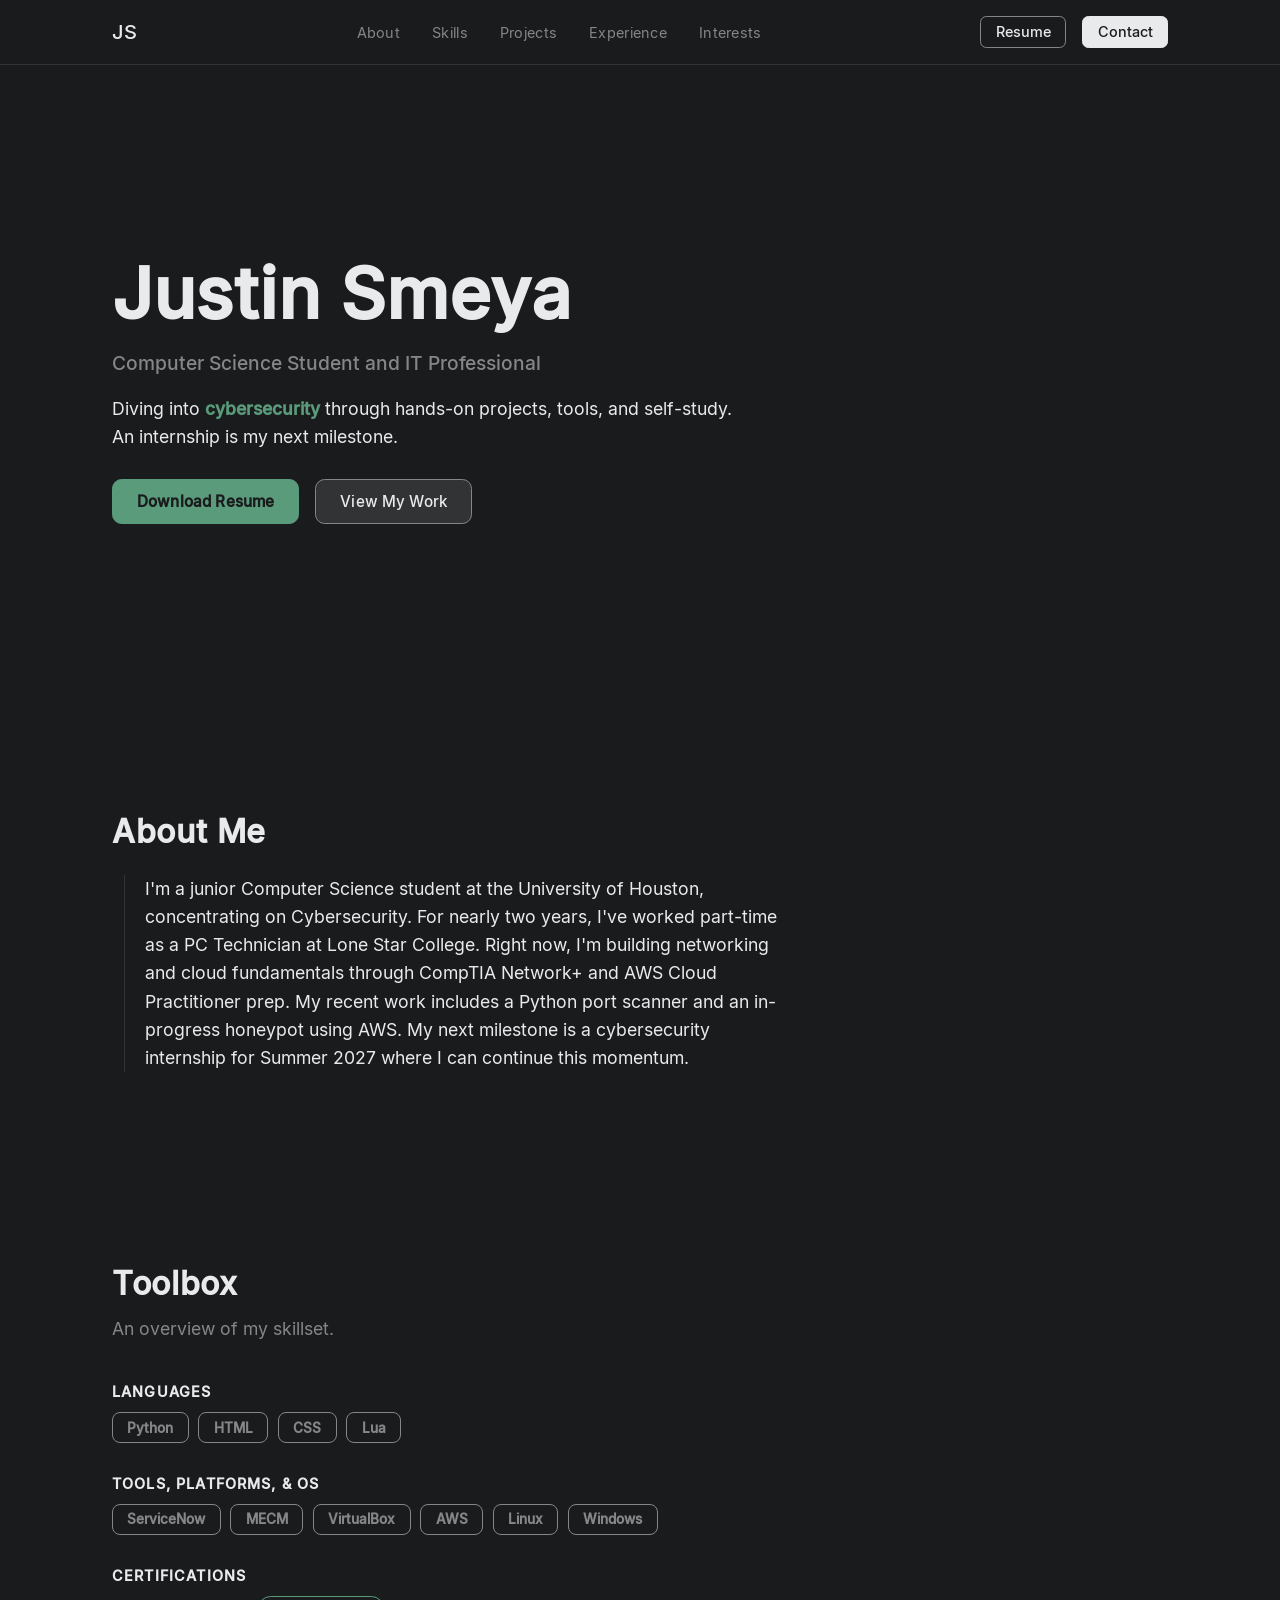
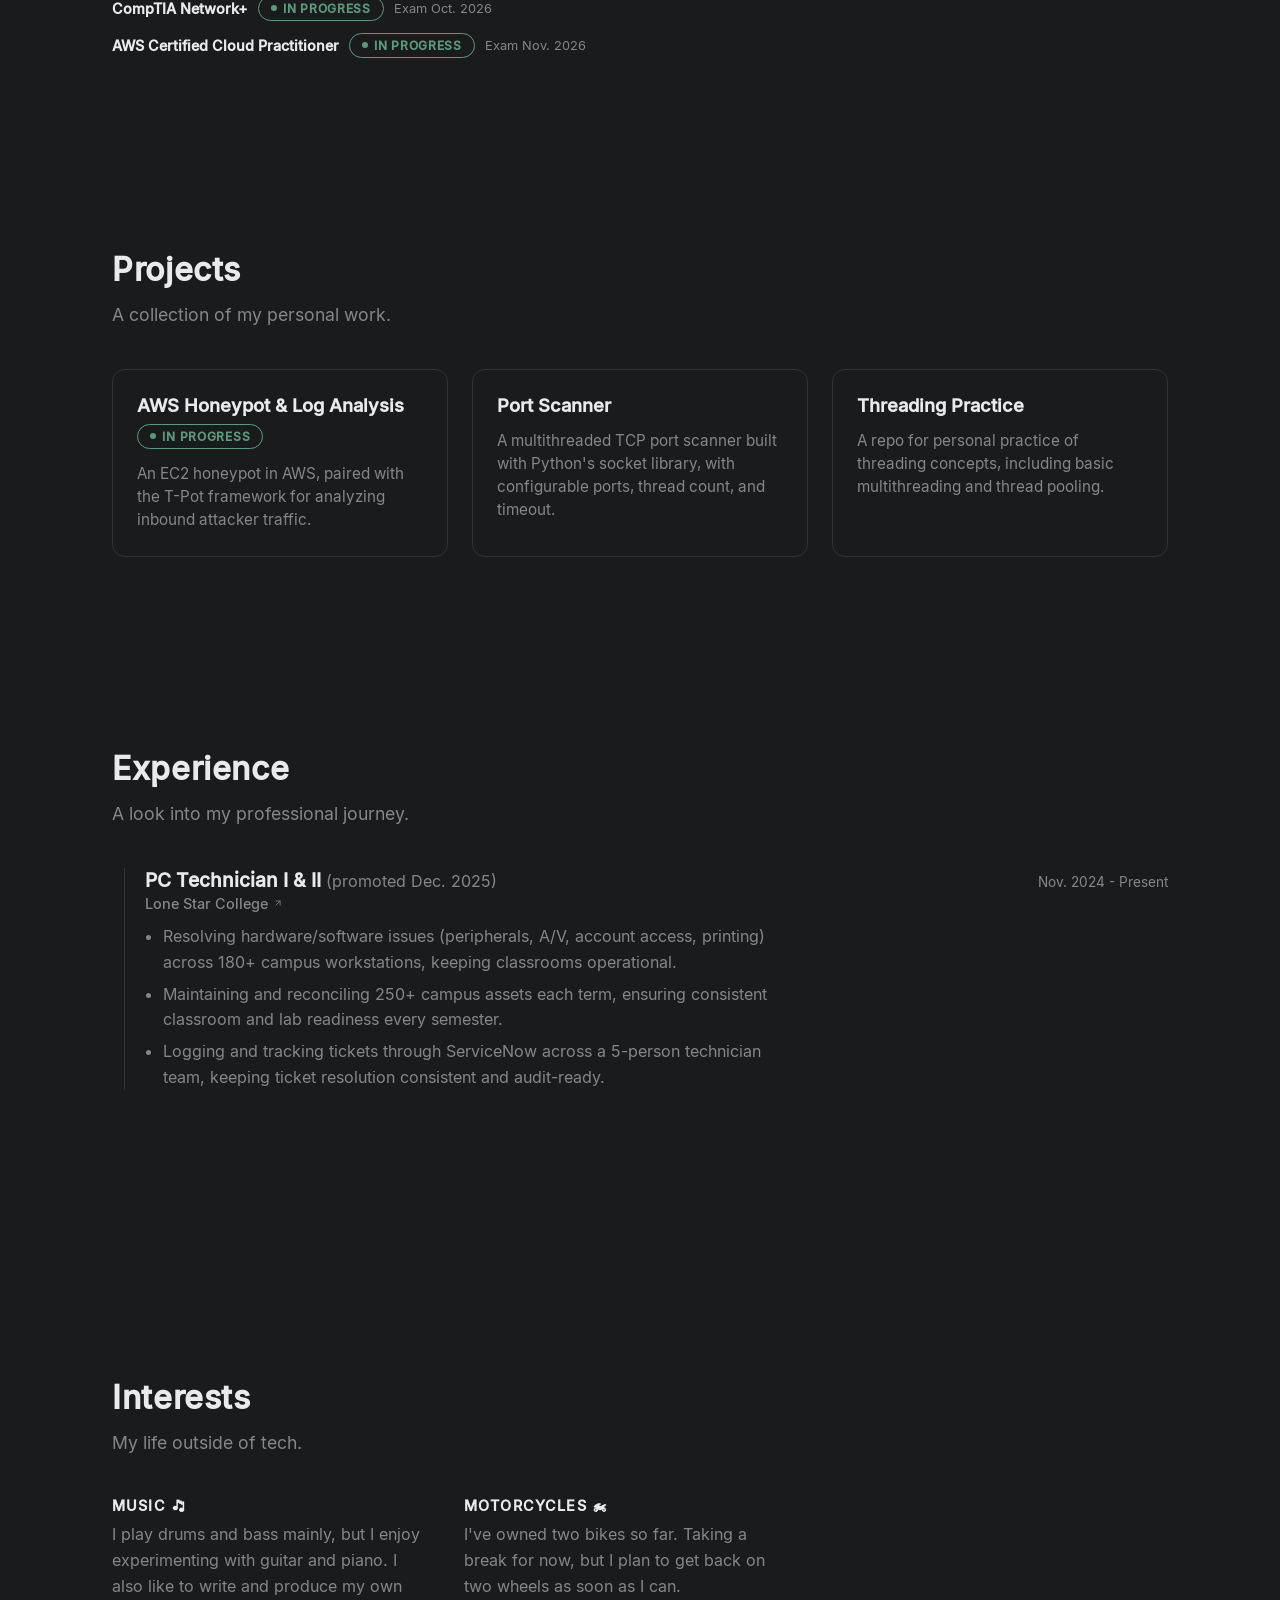
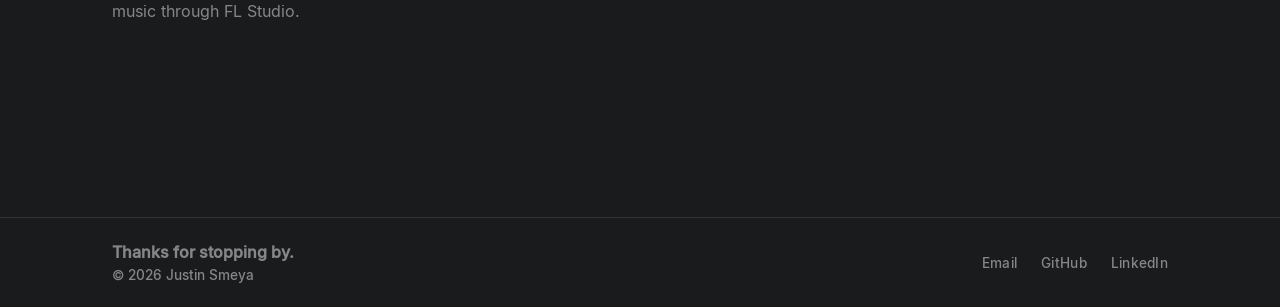
==== index.html @ 1f09362e "reworked multiple sections" ====
<!DOCTYPE html>
<html lang="en">
<head>
    <meta charset="UTF-8">
    <meta name="viewport" content="width=device-width, initial-scale=1.0">
    <title>Justin Smeya</title>
    <link rel="stylesheet" href="styles.css">
</head>

<body>
    <a class="skip-link" href="#main">Skip to content</a>

    <header class="site-header">
        <div class="container header-inner">
            <a href="#home" class="logo" aria-label="Justin Smeya, home">JS</a>

            <nav class="site-nav" aria-label="Section">
                <ul>
                    <li><a href="#about">About</a></li>
                    <li><a href="#skills">Skills</a></li>
                    <li><a href="#projects">Projects</a></li>
                    <li><a href="#experience">Experience</a></li>
                    <li><a href="#interests">Interests</a></li>
                </ul>
            </nav>

            <div class="header-actions">
                <a href="" class="btn btn-outline" download>Resume</a>
                <a href="mailto:justinsmeya@gmail.com" class="btn btn-contact">Contact</a>
            </div>
        </div>
    </header>

    <main id="main">
        <section id="home" class="hero">
            <div class="container hero-inner">
                <h1 class="name">Justin Smeya</h1>
                <h2 class="intro">Computer Science Student and IT Professional</h2>
                <p class="lead">
                    Diving into <span>cybersecurity</span> through hands-on projects, tools, and self-study.
                    <br>
                    An internship is my next milestone.
                </p>
                <div class="hero-cta">
                    <a href="" class="btn-cta btn-cta-primary" download>Download Resume</a>
                    <a href="#projects" class="btn-cta btn-cta-secondary">View My Work</a>
                </div>
            </div>
        </section>

        <section id="about" class="about">
            <div class="container">
                <h2 class="section-title">About Me</h2>
                <p class="about-bio">
                    I'm a junior Computer Science student at the University of Houston, concentrating on Cybersecurity.
                    For nearly two years, I've worked part-time as a PC Technician at Lone Star College.
                    Right now, I'm building networking and cloud fundamentals through CompTIA Network+ and AWS Cloud Practitioner prep.
                    My recent work includes a Python port scanner and an in-progress honeypot using AWS.
                    My next milestone is a cybersecurity internship for Summer 2027 where I can continue this momentum.
                </p>
            </div>
        </section>

        <section id="skills" class="toolbox">
            <div class="container">
                <h2 class="section-title">Toolbox</h2>
                <p class="section-description">An overview of my skillset.</p>

                <div class="stack-group">
                    <h3 class="stack-category">Languages</h3>
                    <ul class="stack-cards">
                        <li class="stack-card">Python</li>
                        <li class="stack-card">HTML</li>
                        <li class="stack-card">CSS</li>
                        <li class="stack-card">Lua</li>
                    </ul>
                </div>

                <div class="stack-group">
                    <h3 class="stack-category">Tools, Platforms, &amp; OS</h3>
                    <ul class="stack-cards">
                        <li class="stack-card">ServiceNow</li>
                        <li class="stack-card">MECM</li>
                        <li class="stack-card">VirtualBox</li>
                        <li class="stack-card">AWS</li>
                        <li class="stack-card">Linux</li>
                        <li class="stack-card">Windows</li>
                    </ul>
                </div>

                <div class="stack-group">
                    <h3 class="stack-category">Certifications</h3>
                    <ul class="cert-list">
                        <li class="cert-item">
                            <span class="cert-name">CompTIA Network+</span>
                            <span class="status-badge">In Progress</span>
                            <span class="cert-date">Exam Oct. 2026</span>
                        </li>
                        <li class="cert-item">
                            <span class="cert-name">AWS Certified Cloud Practitioner</span>
                            <span class="status-badge">In Progress</span>
                            <span class="cert-date">Exam Nov. 2026</span>
                        </li>
                    </ul>
                </div>
            </div>
        </section>

        
        <section id="projects" class="projects">
            <div class="container">
                <h2 class="section-title">Projects</h2>
                <p class="section-description">A collection of my personal work.</p>

                <div class="projects-grid">
                    <a href="https://github.com/jsmeya/aws-honeypot" target="_blank" rel="noopener" class="project-card">
                        <div class="project-card-header">
                            <h3 class="project-card-title">AWS Honeypot &amp; Log Analysis</h3>
                            <span class="status-badge">In Progress</span>
                        </div>
                        <p class="project-card-desc">An EC2 honeypot in AWS, paired with the T-Pot framework for analyzing inbound attacker traffic.</p>
                    </a>

                    <a href="https://github.com/jsmeya/port-scanner" target="_blank" rel="noopener" class="project-card">
                        <div class="project-card-header">
                            <h3 class="project-card-title">Port Scanner</h3>
                        </div>
                        <p class="project-card-desc">A multithreaded TCP port scanner built with Python's socket library, with configurable ports, thread count, and timeout.</p>
                    </a>

                    <a href="https://github.com/jsmeya/threading-practice" target="_blank" rel="noopener" class="project-card">
                        <div class="project-card-header">
                            <h3 class="project-card-title">Threading Practice</h3>
                        </div>
                        <p class="project-card-desc">A repo for personal practice of threading concepts, including basic multithreading and thread pooling.</p>
                    </a>
                </div>
            </div>
        </section>

        <section id="experience" class="experience">
            <div class="container">
                <h2 class="section-title">Experience</h2>
                <p class="section-description">A look into my professional journey.</p>

                <div class="experience-list">
                    <div class="experience-item">
                        <div class="experience-header">
                            <div class="experience-title-group">
                                <h3 class="experience-role">PC Technician I &amp; II <span>(promoted Dec. 2025)</span></h3>
                                <a href="https://www.lonestar.edu/" target="_blank" rel="noopener" class="experience-company">
                                    Lone Star College
                                    <svg class="experience-company-icon" xmlns="http://www.w3.org/2000/svg" viewBox="0 0 24 24" fill="none" stroke="currentColor" stroke-width="2" stroke-linecap="round" stroke-linejoin="round" aria-hidden="true">
                                        <line x1="7" y1="17" x2="17" y2="7"></line>
                                        <polyline points="7 7 17 7 17 17"></polyline>
                                    </svg>
                                </a>
                            </div>
                            <span class="experience-dates">Nov. 2024 - Present</span>
                        </div>
                        <ul class="experience-details">
                            <li>Resolving hardware/software issues (peripherals, A/V, account access, printing) across 180+ campus workstations, keeping classrooms operational.</li>
                            <li>Maintaining and reconciling 250+ campus assets each term, ensuring consistent classroom and lab readiness every semester.</li>
                            <li>Logging and tracking tickets through ServiceNow across a 5-person technician team, keeping ticket resolution consistent and audit-ready.</li>
                        </ul>
                    </div>
                </div>
            </div>
        </section>

        <section id="interests" class="interests">
            <div class="container">
                <h2 class="section-title">Interests</h2>
                <p class="section-description">My life outside of tech.</p>
                <div class="interests-grid">
                    <div class="interest">
                        <h3 class="interest-label">Music 🎝</h3>
                        <p class="interest-text">I play drums and bass mainly, but I enjoy experimenting with guitar and piano. I also like to write and produce my own music through FL Studio.</p>
                    </div>
                    <div class="interest">
                        <h3 class="interest-label">Motorcycles 🏍</h3>
                        <p class="interest-text">I've owned two bikes so far. Taking a break for now, but I plan to get back on two wheels as soon as I can.</p>
                    </div>
                </div>
            </div>
        </section>
    </main>

    <footer class="site-footer">
        <div class="container footer-inner">
            <div class="footer-text">
                <p class="footer-tagline">Thanks for stopping by.</p>
                <p class="footer-copy">&copy; 2026 Justin Smeya</p>
            </div>
            <div class="footer-links">
                <a href="mailto:justinsmeya@gmail.com">Email</a>
                <a href="https://github.com/jsmeya" target="_blank" rel="noopener">GitHub</a>
                <a href="https://www.linkedin.com/in/justin-smeya/" target="_blank" rel="noopener">LinkedIn</a>
            </div>
        </div>
    </footer>

    <script src="script.js"></script>
</body>
</html>
---- styles.css ----
@font-face {
    font-family: "Inter";
    src: url("assets/fonts/Inter/Inter-Regular.woff2") format("woff2");
    font-weight: 400;
    font-style: normal;
    font-display: swap;
}

@font-face {
    font-family: "Inter";
    src: url("assets/fonts/Inter/Inter-Medium.woff2") format("woff2");
    font-weight: 500;
    font-style: normal;
    font-display: swap;
}

:root {
    --color-base: rgb(26, 27, 28);
    --color-light: #e8eaec;
    --color-mid: rgb(132, 134, 136);
    --color-accent: rgb(90, 155, 124);
    
    --color-darker: rgb(26, 27, 28);
    --color-midder: rgb(50, 51, 52);
    --color-accent-lighter: rgb(122, 187, 156);

    --page-space: 1.25rem; /* For mobile */
    --space-section: 8rem;

    --font-sans: "Inter", sans-serif;
}

/* Tablet */
@media (min-width: 768px) {
    :root {
        --page-space: 2rem;
        --space-section: 10rem;
    }
}

/* Desktop */
@media (min-width: 1200px) {
    :root {
        --page-space: 3rem;
        --space-section: 12rem;
    }
}

*,
*::before,
*::after {
    box-sizing: border-box;
}

html {
    scroll-behavior: smooth;
}

body {
    margin: 0;
    font-family: var(--font-sans);
    color: var(--color-light);
    background-color: var(--color-base);
}

h1,
h2,
h3,
h4,
h5,
h6 {
    font-weight: 700;
}

a:focus-visible,
button:focus-visible {
    outline: 2px solid var(--color-accent);
    outline-offset: 2px;
}

.container {
    width: 100%;
    max-width: 72rem;
    margin-inline: auto;
    padding-inline: var(--page-space);
}

.skip-link {
    position: absolute;
    top: -3rem;
    left: 1rem;
    z-index: 100;
    padding: 0.5rem 1rem;
    background-color: var(--color-accent);
    color: var(--color-base);
    text-decoration: none;
}

.skip-link:focus-visible {
    top: 1rem;
}

.site-header {
    position: sticky;
    top: 0;
    z-index: 100;
    padding-block: 1rem;
    background-color: var(--color-base);
    /* backdrop-filter: blur(24px); */
    /* -webkit-backdrop-filter: blur(24px); */
    border-bottom: 1px solid var(--color-midder);
}

.header-inner {
    display: flex;
    align-items: center;
    justify-content: space-between;
    gap: 1.5rem;
}

.logo {
    font-size: 1.25rem;
    font-weight: 500;
    color: var(--color-light);
    text-decoration: none;
    letter-spacing: 0.02em;
    transition: color 0.2s ease, transform 0.2s ease;
}

.logo:hover {
    color: var(--color-accent);
    transform: translateY(-2px);
}

.site-nav ul {
    display: flex;
    gap: 2rem;
    margin: 0;
    padding: 0;
    list-style: none;
}

.site-nav a {
    color: var(--color-mid);
    text-decoration: none;
    font-size: 0.9rem;
    padding-bottom: 0.25rem;
    letter-spacing: 0.02em;
    transition: color 0.2s ease;
}

.site-nav a:hover,
.site-nav a.is-active {
    color: var(--color-light);
}

.header-actions {
    display: flex;
    align-items: center;
    gap: 1rem;
}

.btn {
    display: inline-block;
    padding: 0.4rem 0.9rem;
    border-radius: 0.4rem;
    font-size: 0.9rem;
    font-weight: 500;
    text-decoration: none;
    transition: background-color 0.2s ease, border-color 0.2s ease, transform 0.2s ease;
}

.btn-outline {
    border: 1px solid var(--color-mid);
    color: var(--color-light);
}

.btn-outline:hover {
    background-color: var(--color-darker);
    transform: translateY(-2px);
}

.btn-contact {
    color: var(--color-base);
    background-color: var(--color-light);
    border: 1px solid var(--color-light);
    font-size: 0.9rem;
}

.btn-contact:hover {
    background-color: var(--color-mid);
        border: 1px solid var(--color-mid);
    transform: translateY(-2px);
}

.hero-cta {
    display: flex;
    flex-wrap: wrap;
    gap: 1rem;
    margin-top: 0.5rem;
}

.btn-cta {
    display: inline-flex;
    align-items: center;
    justify-content: center;
    padding: 0.75rem 1.5rem;
    border-radius: 0.6rem;
    font-size: 0.95rem;
    font-weight: 500;
    letter-spacing: 0.01em;
    text-decoration: none;
    transition: background-color 0.2s ease, border-color 0.2s ease, transform 0.2s ease;
}

.btn-cta-primary {
    background-color: var(--color-accent);
    border: 1px solid var(--color-accent);
    color: var(--color-base);
    font-weight: 600;
}

.btn-cta-primary:hover {
    border-color: var(--color-accent);
    background-color: var(--color-accent-lighter);
    /* color: var(--color-light); */
    transform: translateY(-2px);
}

.btn-cta-secondary {
    background-color: var(--color-midder);
    border: 1px solid var(--color-mid);
    color: var(--color-light);
}

.btn-cta-secondary:hover {
    background-color: var(--color-darker);
    transform: translateY(-2px);
}

.hero {
    display: flex;
    align-items: flex-start;
    padding-block: var(--space-section);
}

.hero-inner {
    display: flex;
    flex-direction: column;
    gap: 1.25rem;
}

.name {
    margin: 0;
    font-size: clamp(2.75rem, 8vw, 4.4rem);
    line-height: 1.05;
    letter-spacing: 0.01em;
}

.intro {
    margin: 0;
    font-weight: 500;
    font-size: 1.2rem;
    color: var(--color-mid);
}

.lead {
    margin: 0;
    max-width: 42rem;
    font-size: 1.1rem;
    line-height: 1.6;
}

.lead span {
    color: var(--color-accent);
    font-weight: 600;
}

.section-title {
    font-weight: 700;
    font-size: 2em;
    letter-spacing: 0.02em;
}

.about {
    padding-block: calc(var(--space-section) / 2);
}

.about h2 {
    margin: 0 0 1.5rem;
}

.about-bio {
    margin: 0;
    max-width: 60ch;
    padding-left: 1.25rem;
    margin-left: 0.75rem;
    border-left: 1px solid var(--color-midder);
    font-size: 1.1rem;
    line-height: 1.6;
    transition: border-color 0.2s ease;
}

.about-bio:hover {
    border-left-color: var(--color-accent);
}

.toolbox {
    padding-block: calc(var(--space-section) / 2);
}

.toolbox h2 {
    margin: 0 0 0.75rem;
}

.section-description {
    margin: 0 0 2.5rem;
    max-width: 42rem;
    font-size: 1.1rem;
    line-height: 1.6;
    color: var(--color-mid);
}

.stack-group + .stack-group {
    margin-top: 2rem;
}

.stack-category {
    margin: 0 0 0.75rem;
    font-family: var(--font-sans);
    font-size: 0.9rem;
    font-weight: 600;
    letter-spacing: 0.08em;
    text-transform: uppercase;
    color: var(--color-light);
}

.stack-cards {
    display: flex;
    flex-wrap: wrap;
    gap: 0.6rem;
    margin: 0;
    padding: 0;
    list-style: none;
}

.stack-card {
    padding: 0.4rem 0.9rem;
    border: 1px solid var(--color-mid);
    border-radius: 0.5rem;
    background-color: var(--color-darker);
    color: var(--color-mid);
    font-size: 0.85rem;
    font-weight: 600;
    transition: border-color 0.2s ease, transform 0.2s ease, color 0.2s ease;
}

.stack-card:hover {
    border-color: var(--color-accent);
    color: var(--color-accent);
    transform: translateY(-2px);
}

.cert-list {
    margin: 0;
    padding: 0;
    list-style: none;
    display: flex;
    flex-direction: column;
    gap: 0.75rem;
}

.cert-item {
    display: flex;
    flex-wrap: wrap;
    align-items: center;
    gap: 0.6rem;
}

.cert-name {
    font-size: 0.9rem;
    font-weight: 600;
    color: var(--color-light);
}

.cert-date {
    font-size: 0.8rem;
    color: var(--color-mid);
}

.projects {
    padding-block: calc(var(--space-section) / 2);
}

.projects h2 {
    margin: 0 0 0.75rem;
}

.status-badge {
    display: inline-flex;
    align-items: center;
    gap: 0.4rem;
    padding: 0.25rem 0.75rem;
    border: 1px solid var(--color-accent);
    border-radius: 999px;
    color: var(--color-accent);
    font-size: 0.75rem;
    font-weight: 700;
    letter-spacing: 0.06em;
    text-transform: uppercase;
    white-space: nowrap;
}

.status-badge::before {
    content: "";
    width: 6px;
    height: 6px;
    border-radius: 50%;
    background-color: var(--color-accent);
}

.projects-grid {
    display: grid;
    grid-template-columns: repeat(auto-fill, minmax(280px, 1fr));
    gap: 1.5rem;
    margin-top: 2.5rem;
}

.project-card {
    display: flex;
    flex-direction: column;
    gap: 0.9rem;
    padding: 1.5rem;
    border: 1px solid var(--color-midder);
    border-radius: 0.8rem;
    background-color: var(--color-darker);
    color: inherit;
    text-decoration: none;
    transition: border-color 0.2s ease, transform 0.2s ease;
}

.project-card:hover {
    border-color: var(--color-accent);
    transform: translateY(-2px);
}

.project-card-header {
    display: flex;
    flex-direction: column;
    align-items: flex-start;
    gap: 0.5rem;
}

.project-card-title {
    margin: 0;
    font-size: 1.15rem;
    font-weight: 600;
    color: var(--color-light);
}

.project-card-desc {
    margin: 0;
    font-size: 0.95rem;
    line-height: 1.5;
    color: var(--color-mid);
}

.experience {
    padding-block: calc(var(--space-section) / 2);
}

.experience h2 {
    margin: 0 0 0.75rem;
}

.experience-list {
    display: flex;
    flex-direction: column;
    gap: 2.5rem;
    margin-top: 2.5rem;
}

.experience-item {
    padding-left: 1.25rem;
    margin-left: 0.75rem;
    border-left: 1px solid var(--color-midder);
    transition: border-color 0.2s ease;
}

.experience-item:hover {
    border-left-color: var(--color-accent);
}

.experience-header {
    display: flex;
    flex-wrap: wrap;
    align-items: baseline;
    justify-content: space-between;
    gap: 0.5rem;
    margin-bottom: 0.75rem;
}

.experience-title-group {
    display: flex;
    flex-direction: column;
    gap: 0.2rem;
}

.experience-role {
    margin: 0;
    font-size: 1.2rem;
    font-weight: 600;
    color: var(--color-light);
}

.experience-role span {
    color: var(--color-mid);
    font-weight: 400;
    font-size: 1rem;
}

.experience-company {
    display: inline-flex;
    align-items: center;
    gap: 0.3rem;
    width: fit-content;
    margin: 0;
    font-size: 0.9rem;
    font-weight: 500;
    color: var(--color-mid);
    text-decoration: none;
    transition: color 0.2s ease;
}

.experience-company:hover {
    color: var(--color-light);
}

.experience-company-icon {
    width: 0.7em;
    height: 0.7em;
    transition: transform 0.2s ease;
}

.experience-company:hover .experience-company-icon {
    transform: translate(2px, -2px);
}

.experience-dates {
    font-size: 0.85rem;
    color: var(--color-mid);
    white-space: nowrap;
}

.experience-details {
    margin: 0;
    padding-left: 1.1rem;
    display: flex;
    flex-direction: column;
    gap: 0.4rem;
    font-size: 1rem;
    line-height: 1.6;
    color: var(--color-mid);
    max-width: 65ch;
}

.interests {
    padding-block: var(--space-section);
}

.interests h2 {
    margin: 0 0 0.75rem;
}

.interests-grid {
    display: grid;
    grid-template-columns: repeat(auto-fit, minmax(220px, 1fr));
    gap: 2rem;
    max-width: 42rem;
}

.interest-label {
    margin: 0 0 0.5rem;
    font-family: var(--font-sans);
    font-size: 0.9rem;
    font-weight: 600;
    letter-spacing: 0.08em;
    text-transform: uppercase;
    color: var(--color-light);
}

.interest-text {
    margin: 0;
    font-size: 1rem;
    line-height: 1.6;
    color: var(--color-mid);
}

.site-footer {
    border-top: 1px solid var(--color-midder);
    padding-block: 1.5rem;
}

.footer-inner {
    display: flex;
    flex-wrap: wrap;
    align-items: center;
    justify-content: space-between;
    gap: 1rem;
}

.footer-text {
    display: flex;
    flex-direction: column;
    gap: 0.35rem;
}

.footer-tagline {
    margin: 0;
    font-size: 1rem;
    font-weight: 600;
    color: var(--color-mid);
}

.footer-copy {
    margin: 0;
    font-size: 0.85rem;
    color: var(--color-mid);
    font-weight: 500;
}

.footer-links {
    display: flex;
    align-items: center;
    gap: 1.5rem;
    font-weight: 500;
}

.footer-links a {
    color: var(--color-mid);
    text-decoration: none;
    font-size: 0.85rem;
    letter-spacing: 0.02em;
    transition: color 0.2s ease;
}

.footer-links a:hover {
    color: var(--color-light);
}
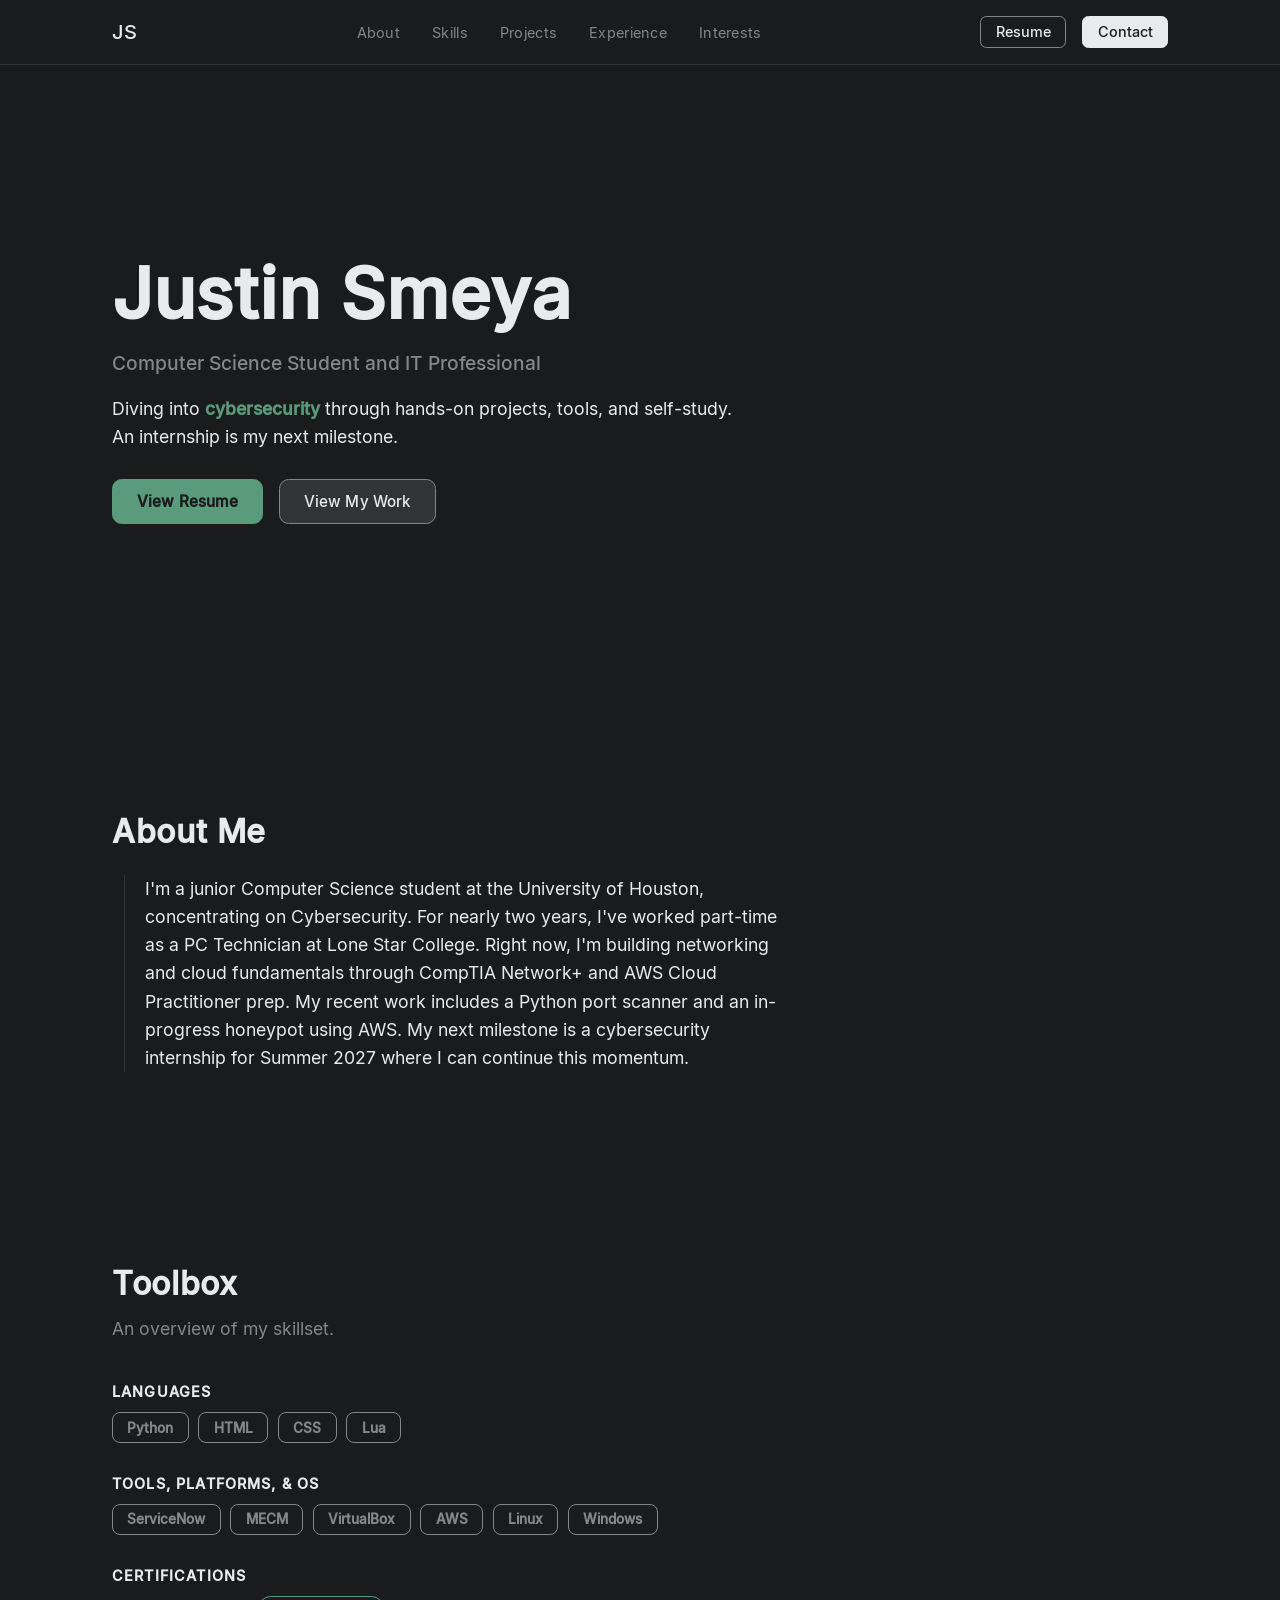
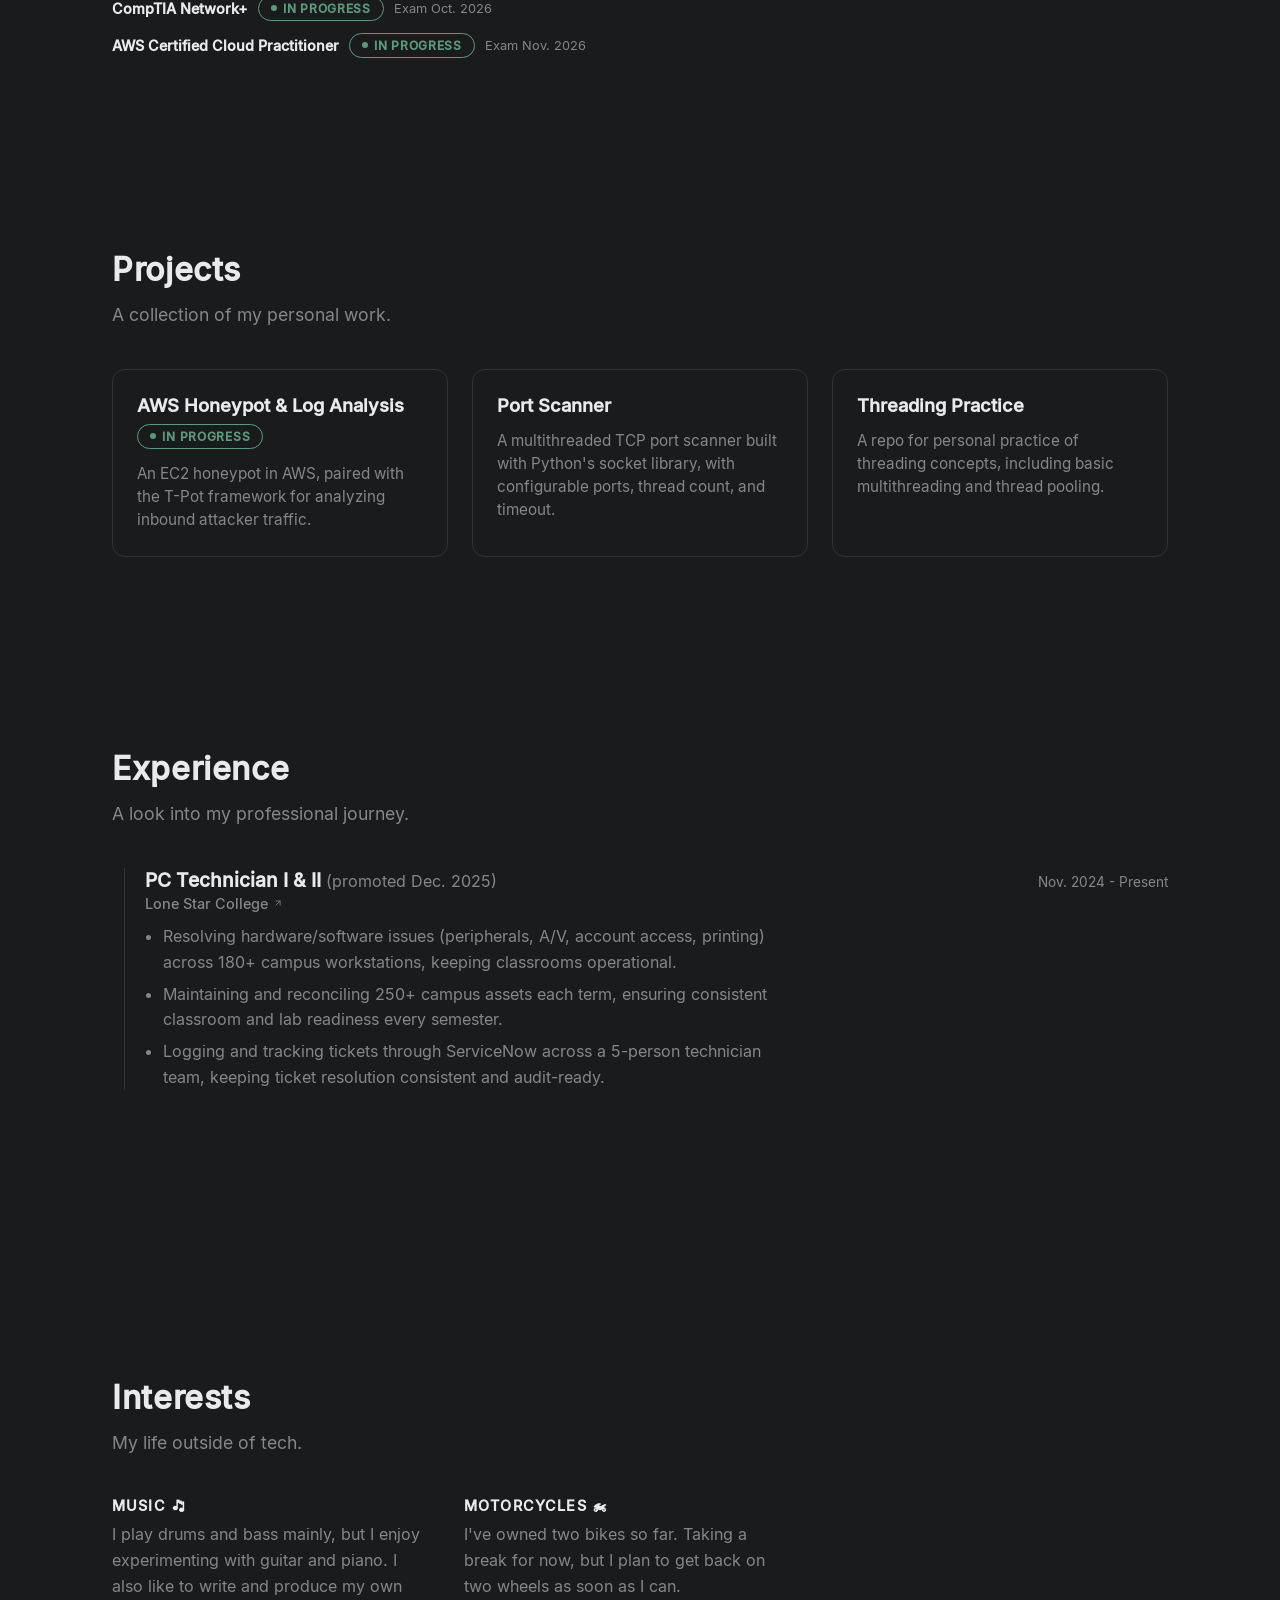
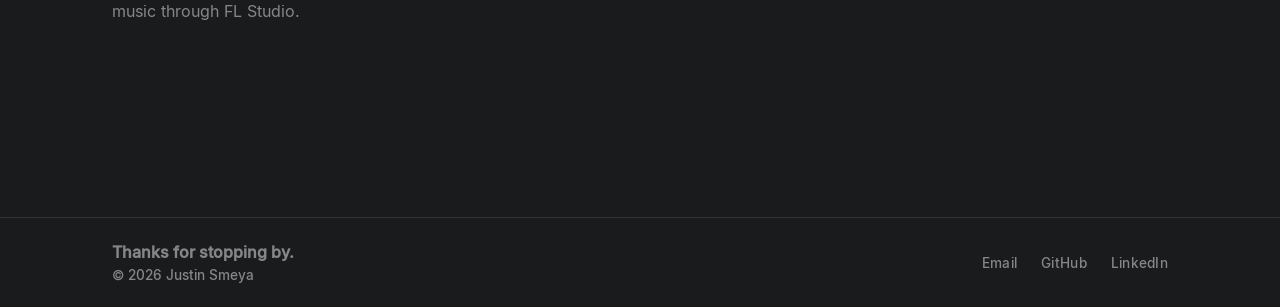
==== commit 7ee52558: "added full breakpoints and optimization" ====
--- a/index.html
+++ b/index.html
@@ -8,6 +8,15 @@
 </head>
 
 <body>
+    <div class="mobile-gate">
+        <span class="mobile-gate-logo">JS</span>
+        <p class="mobile-gate-message">
+            This site isn't optimized for small screens yet.
+            Sorry about that :(
+        </p>
+        <a class="mobile-gate-link" href="mailto:justinsmeya@gmail.com">justinsmeya@gmail.com</a>
+    </div>
+
     <a class="skip-link" href="#main">Skip to content</a>
 
     <header class="site-header">
@@ -25,7 +34,7 @@
             </nav>
 
             <div class="header-actions">
-                <a href="" class="btn btn-outline" download>Resume</a>
+                <a href="assets/justinsmeya_resume.pdf" class="btn btn-outline" target="_blank" rel="noopener">Resume</a>
                 <a href="mailto:justinsmeya@gmail.com" class="btn btn-contact">Contact</a>
             </div>
         </div>
@@ -42,7 +51,7 @@
                     An internship is my next milestone.
                 </p>
                 <div class="hero-cta">
-                    <a href="" class="btn-cta btn-cta-primary" download>Download Resume</a>
+                    <a href="assets/justinsmeya_resume.pdf" class="btn-cta btn-cta-primary" target="_blank" rel="noopener">View Resume</a>
                     <a href="#projects" class="btn-cta btn-cta-secondary">View My Work</a>
                 </div>
             </div>
--- a/styles.css
+++ b/styles.css
@@ -26,6 +26,7 @@
 
     --page-space: 1.25rem; /* For mobile */
     --space-section: 8rem;
+    --container-max: 72rem;
 
     --font-sans: "Inter", sans-serif;
 }
@@ -46,6 +47,14 @@
     }
 }
 
+/* Large desktop */
+@media (min-width: 1600px) {
+    :root {
+        --space-section: 14rem;
+        --container-max: 78rem;
+    }
+}
+
 *,
 *::before,
 *::after {
@@ -61,6 +70,7 @@
     font-family: var(--font-sans);
     color: var(--color-light);
     background-color: var(--color-base);
+    overflow-x: clip;
 }
 
 h1,
@@ -80,7 +90,7 @@
 
 .container {
     width: 100%;
-    max-width: 72rem;
+    max-width: var(--container-max);
     margin-inline: auto;
     padding-inline: var(--page-space);
 }
@@ -98,6 +108,32 @@
 
 .skip-link:focus-visible {
     top: 1rem;
+}
+
+.mobile-gate {
+    display: none;
+}
+
+.mobile-gate-logo {
+    font-size: 1.5rem;
+    font-weight: 500;
+    letter-spacing: 0.02em;
+    color: var(--color-light);
+}
+
+.mobile-gate-message {
+    margin: 0;
+    max-width: 22rem;
+    font-size: 1.05rem;
+    line-height: 1.6;
+    color: var(--color-mid);
+}
+
+.mobile-gate-link {
+    color: var(--color-accent);
+    text-decoration: none;
+    font-size: 0.95rem;
+    font-weight: 500;
 }
 
 .site-header {
@@ -421,7 +457,7 @@
 
 .projects-grid {
     display: grid;
-    grid-template-columns: repeat(auto-fill, minmax(280px, 1fr));
+    grid-template-columns: repeat(auto-fill, minmax(min(100%, 280px), 1fr));
     gap: 1.5rem;
     margin-top: 2.5rem;
 }
@@ -574,7 +610,7 @@
 
 .interests-grid {
     display: grid;
-    grid-template-columns: repeat(auto-fit, minmax(220px, 1fr));
+    grid-template-columns: repeat(auto-fit, minmax(min(100%, 220px), 1fr));
     gap: 2rem;
     max-width: 42rem;
 }
@@ -646,4 +682,29 @@
 
 .footer-links a:hover {
     color: var(--color-light);
-}+}
+
+/* ===== Responsive layout ===== */
+
+/* Below tablet: the layout isn't ready, so show a holding message instead */
+@media (max-width: 767px) {
+    .skip-link,
+    .site-header,
+    #main,
+    .site-footer {
+        display: none;
+    }
+
+    .mobile-gate {
+        display: flex;
+        flex-direction: column;
+        align-items: center;
+        justify-content: center;
+        gap: 1.25rem;
+        min-height: 100vh;
+        min-height: 100dvh;
+        padding: 2rem 1.5rem;
+        text-align: center;
+    }
+}
+
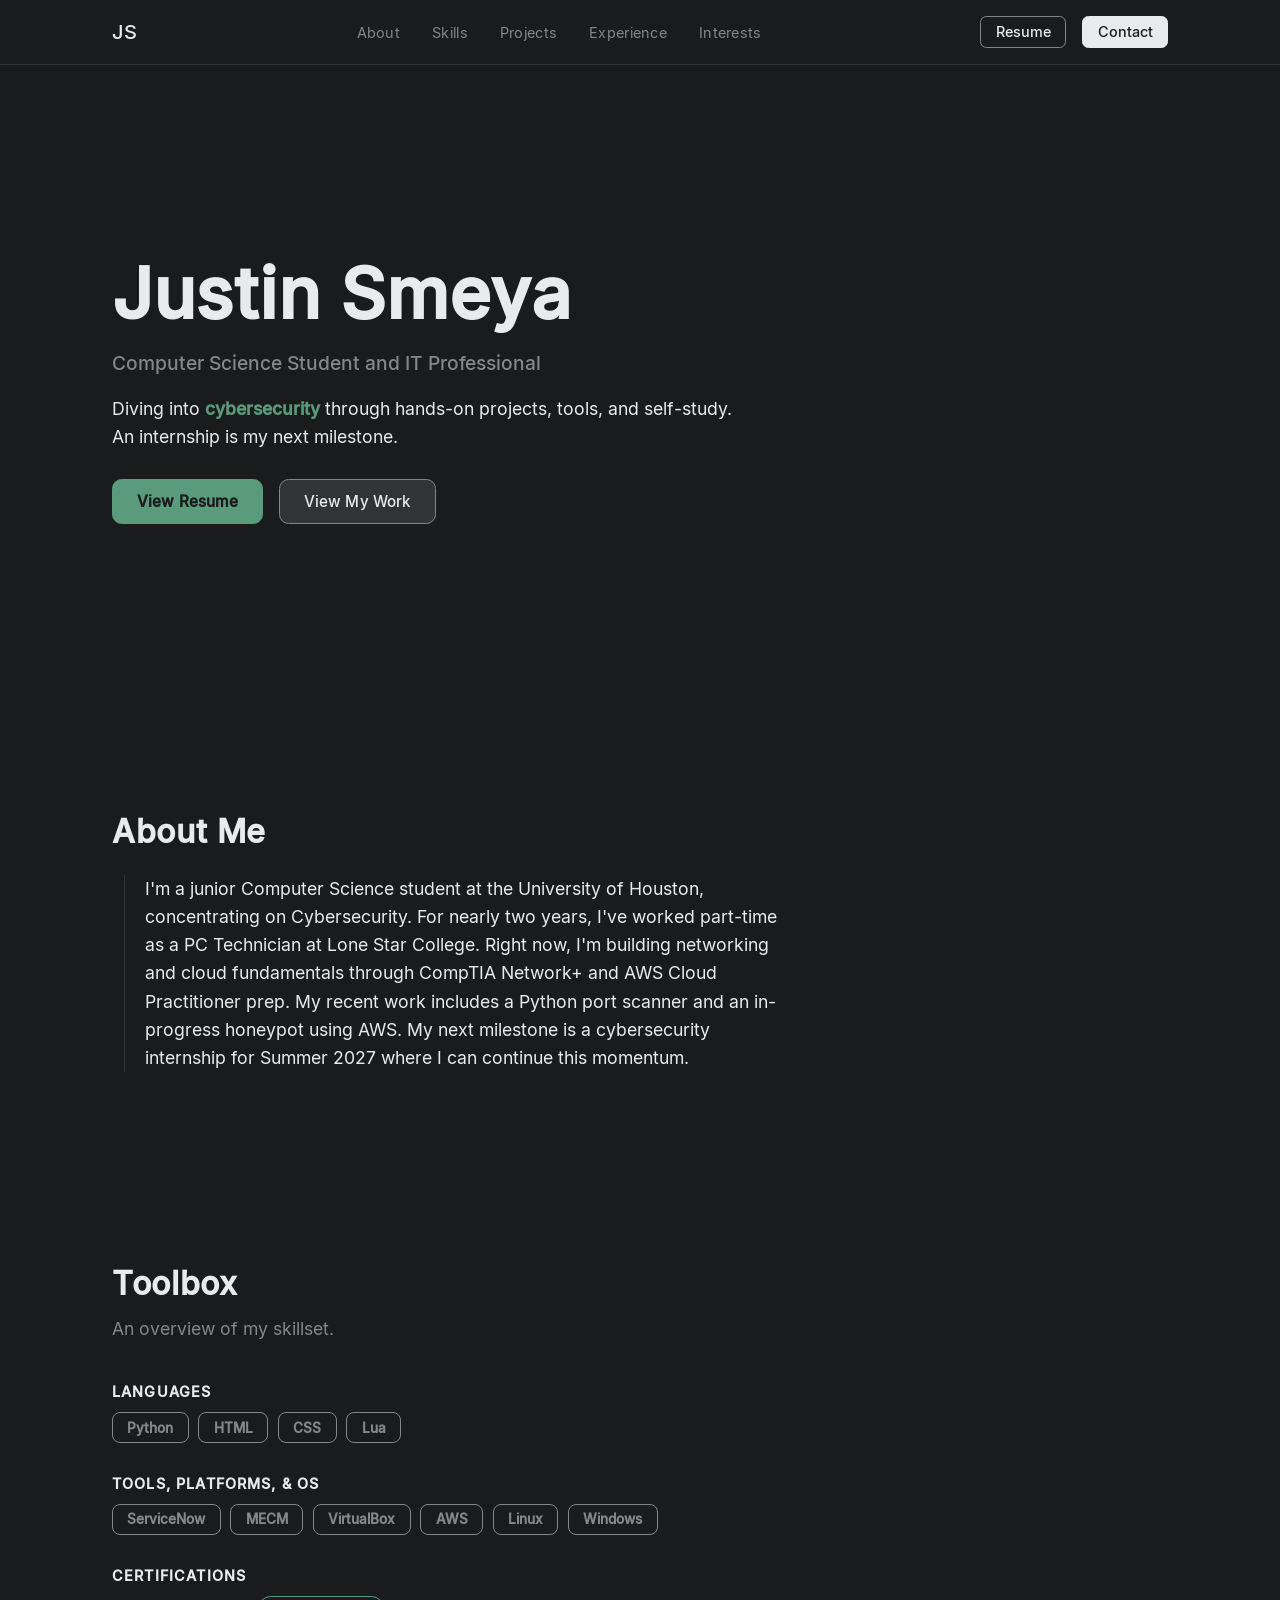
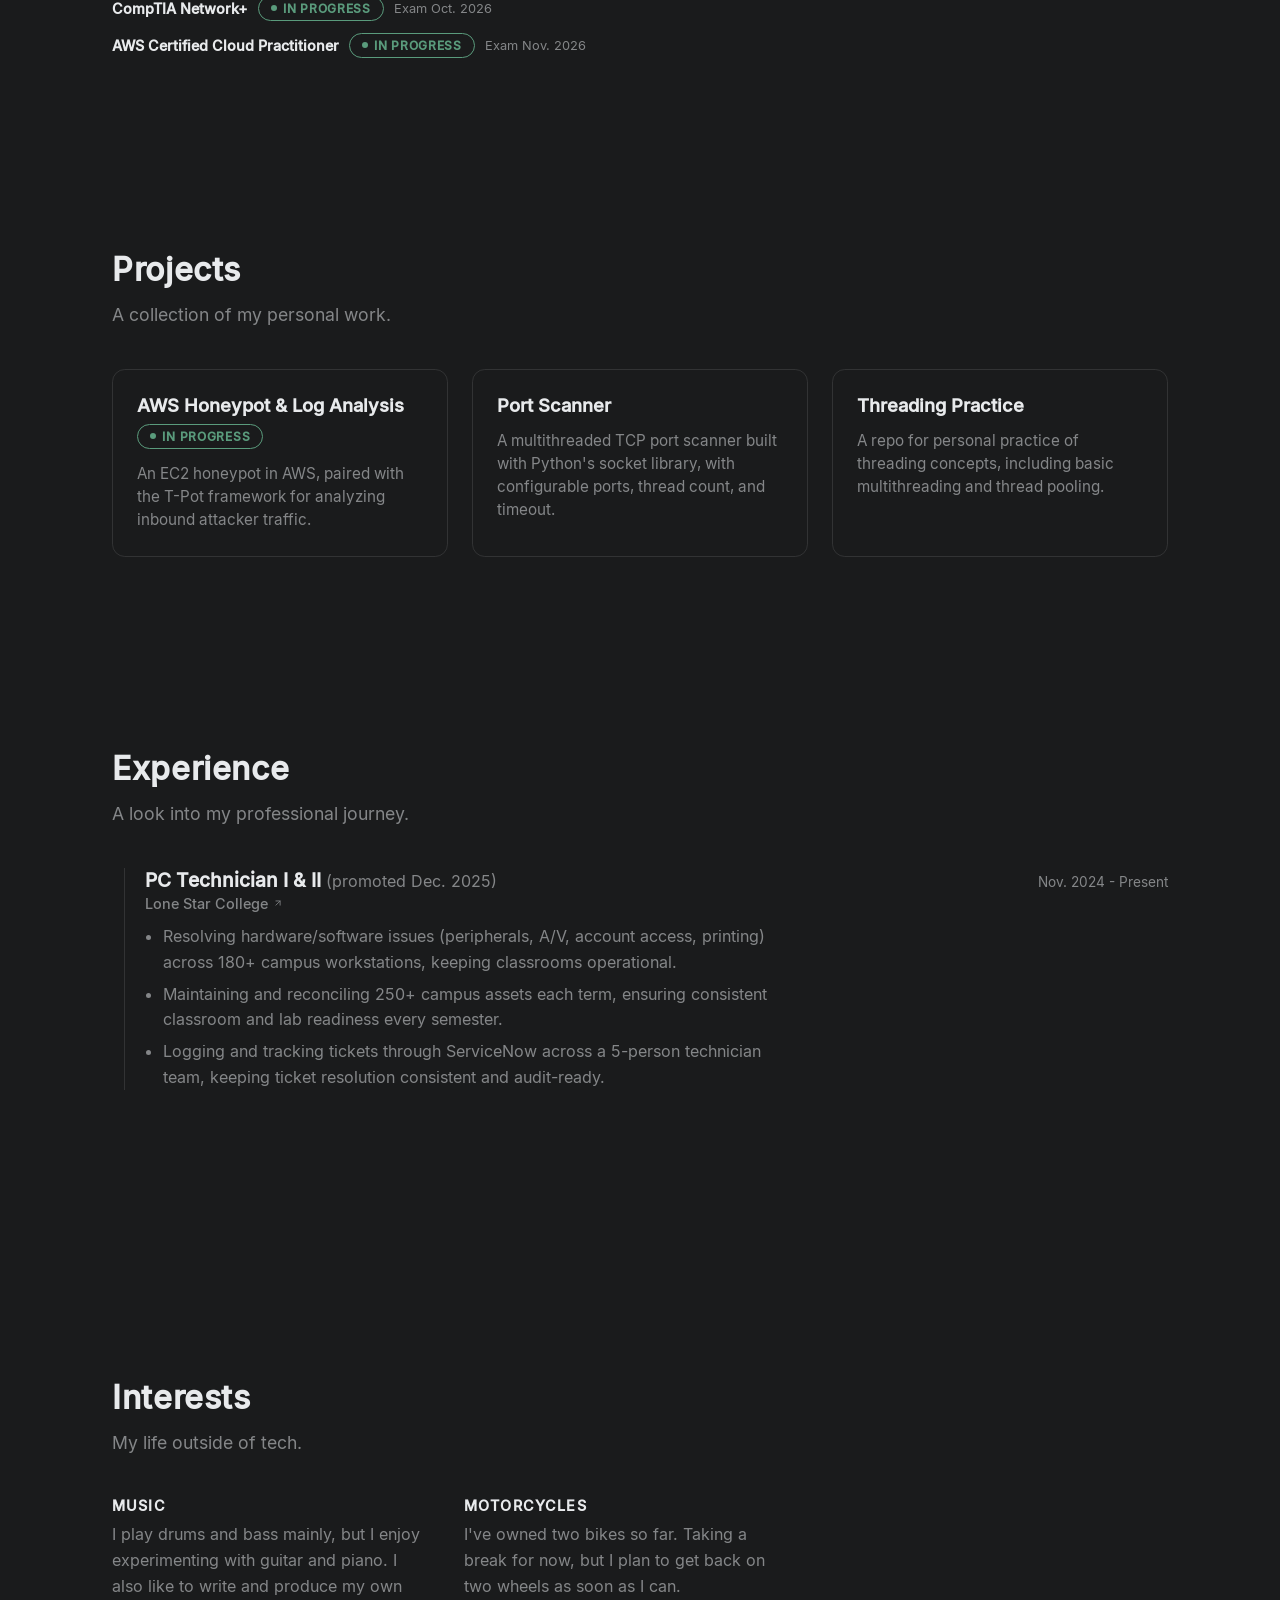
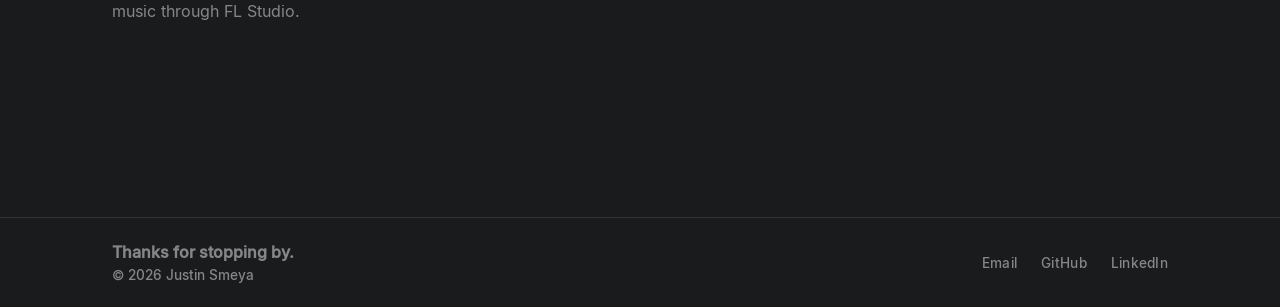
==== commit 2f6a605f: "removed interests emojis for simplicity" ====
--- a/index.html
+++ b/index.html
@@ -183,11 +183,11 @@
                 <p class="section-description">My life outside of tech.</p>
                 <div class="interests-grid">
                     <div class="interest">
-                        <h3 class="interest-label">Music 🎝</h3>
+                        <h3 class="interest-label">Music</h3>
                         <p class="interest-text">I play drums and bass mainly, but I enjoy experimenting with guitar and piano. I also like to write and produce my own music through FL Studio.</p>
                     </div>
                     <div class="interest">
-                        <h3 class="interest-label">Motorcycles 🏍</h3>
+                        <h3 class="interest-label">Motorcycles</h3>
                         <p class="interest-text">I've owned two bikes so far. Taking a break for now, but I plan to get back on two wheels as soon as I can.</p>
                     </div>
                 </div>
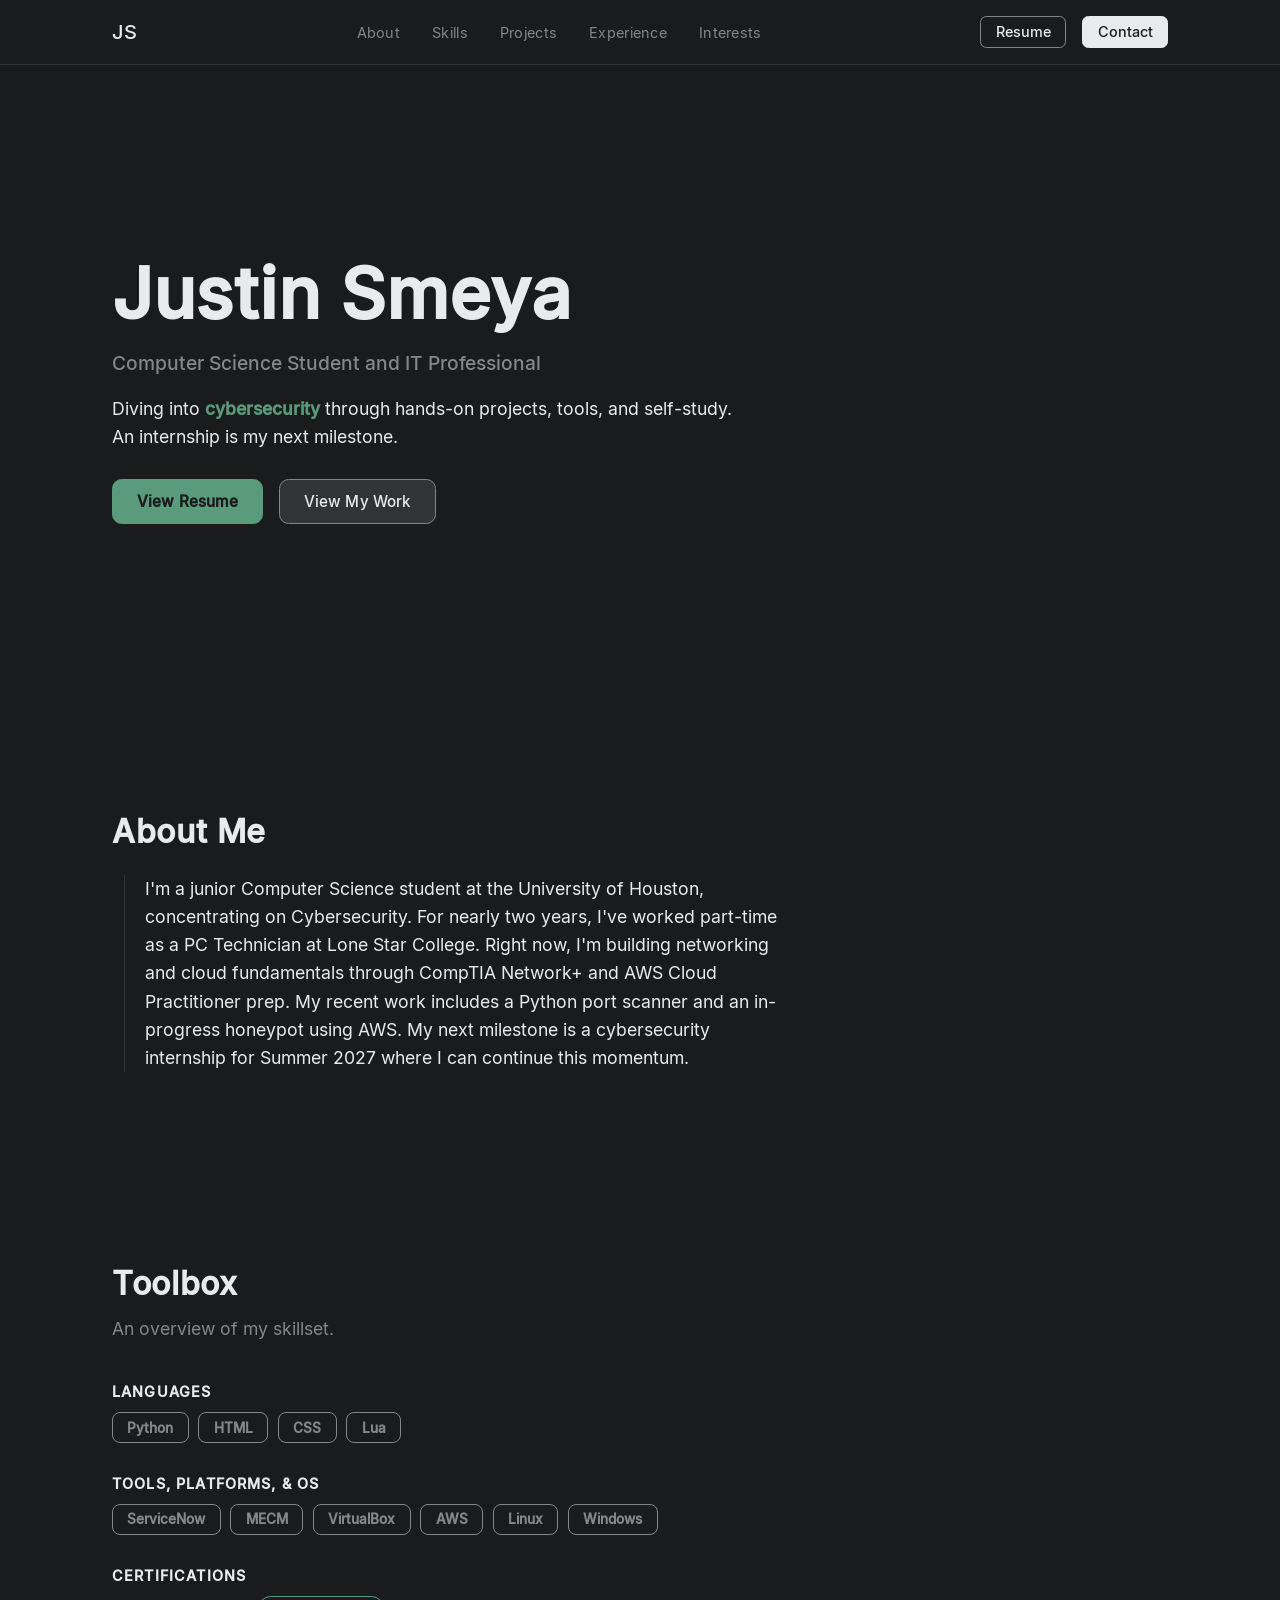
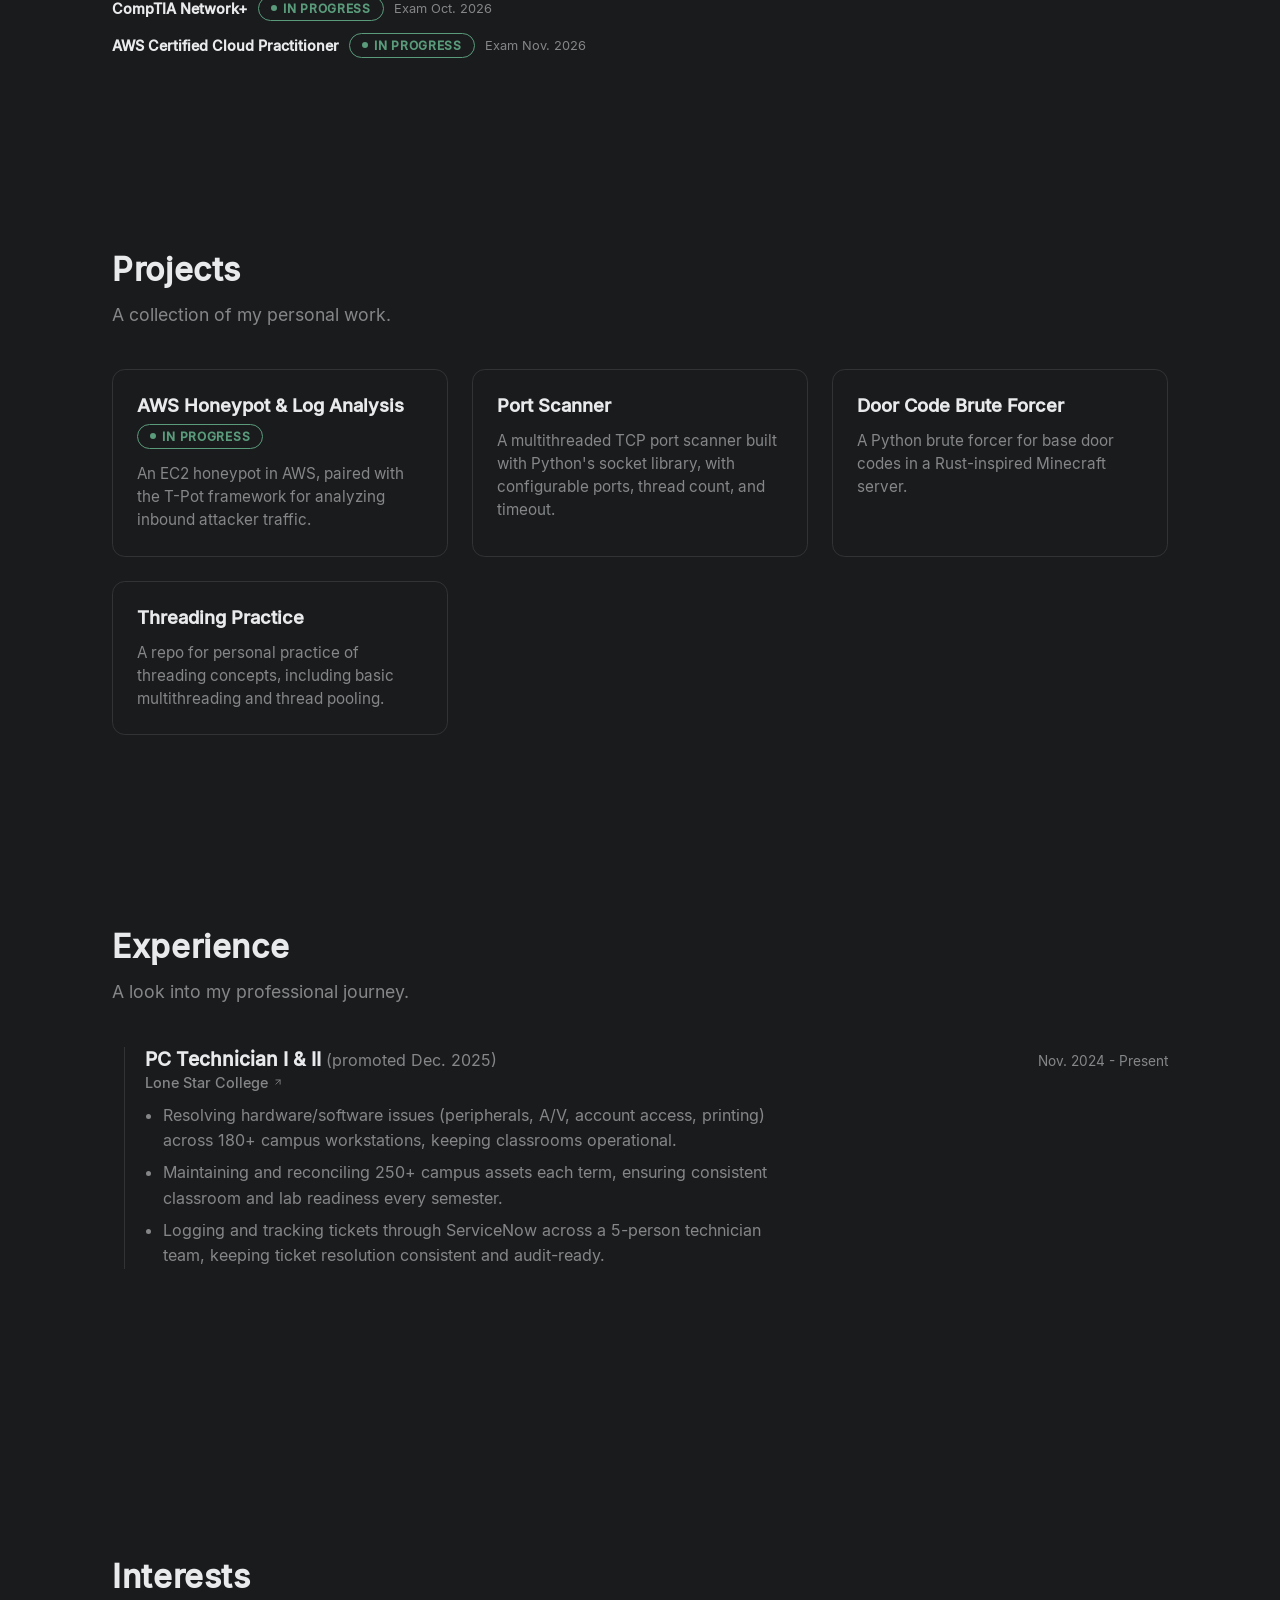
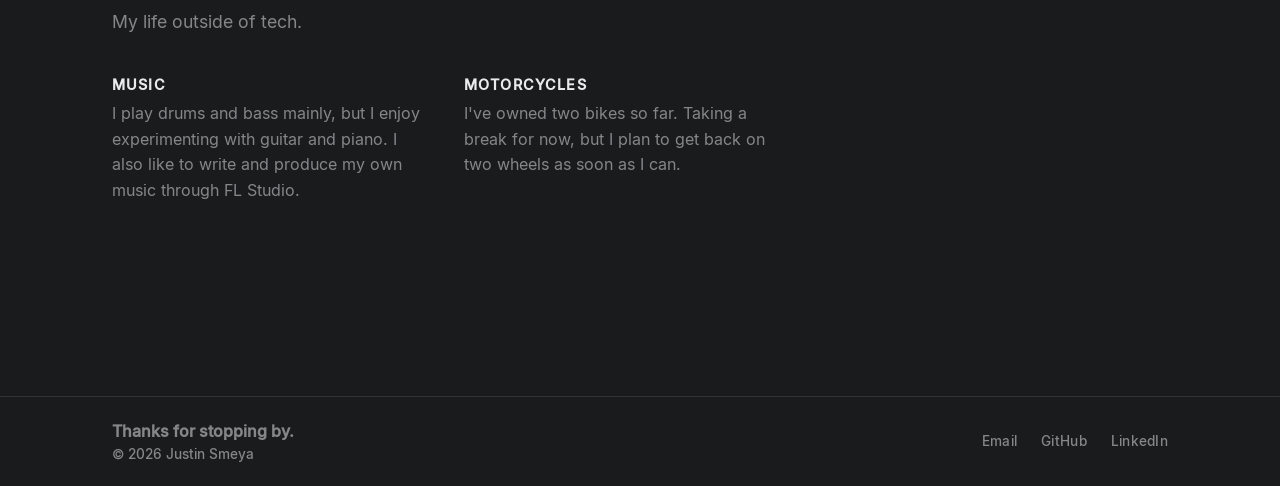
==== commit 15924850: "Added door code brute forcer to project section :D" ====
--- a/index.html
+++ b/index.html
@@ -3,7 +3,7 @@
 <head>
     <meta charset="UTF-8">
     <meta name="viewport" content="width=device-width, initial-scale=1.0">
-    <title>Justin Smeya</title>
+    <title>Justin Smeya | Computer Science Student &amp; IT Professional</title>
     <link rel="stylesheet" href="styles.css">
 </head>
 
@@ -137,6 +137,13 @@
                         <p class="project-card-desc">A multithreaded TCP port scanner built with Python's socket library, with configurable ports, thread count, and timeout.</p>
                     </a>
 
+                    <a href="https://github.com/jsmeya/door-code-brute-forcer" target="_blank" rel="noopener" class="project-card">
+                        <div class="project-card-header">
+                            <h3 class="project-card-title">Door Code Brute Forcer</h3>
+                        </div>
+                        <p class="project-card-desc">A Python brute forcer for base door codes in a Rust-inspired Minecraft server.</p>
+                    </a>
+
                     <a href="https://github.com/jsmeya/threading-practice" target="_blank" rel="noopener" class="project-card">
                         <div class="project-card-header">
                             <h3 class="project-card-title">Threading Practice</h3>
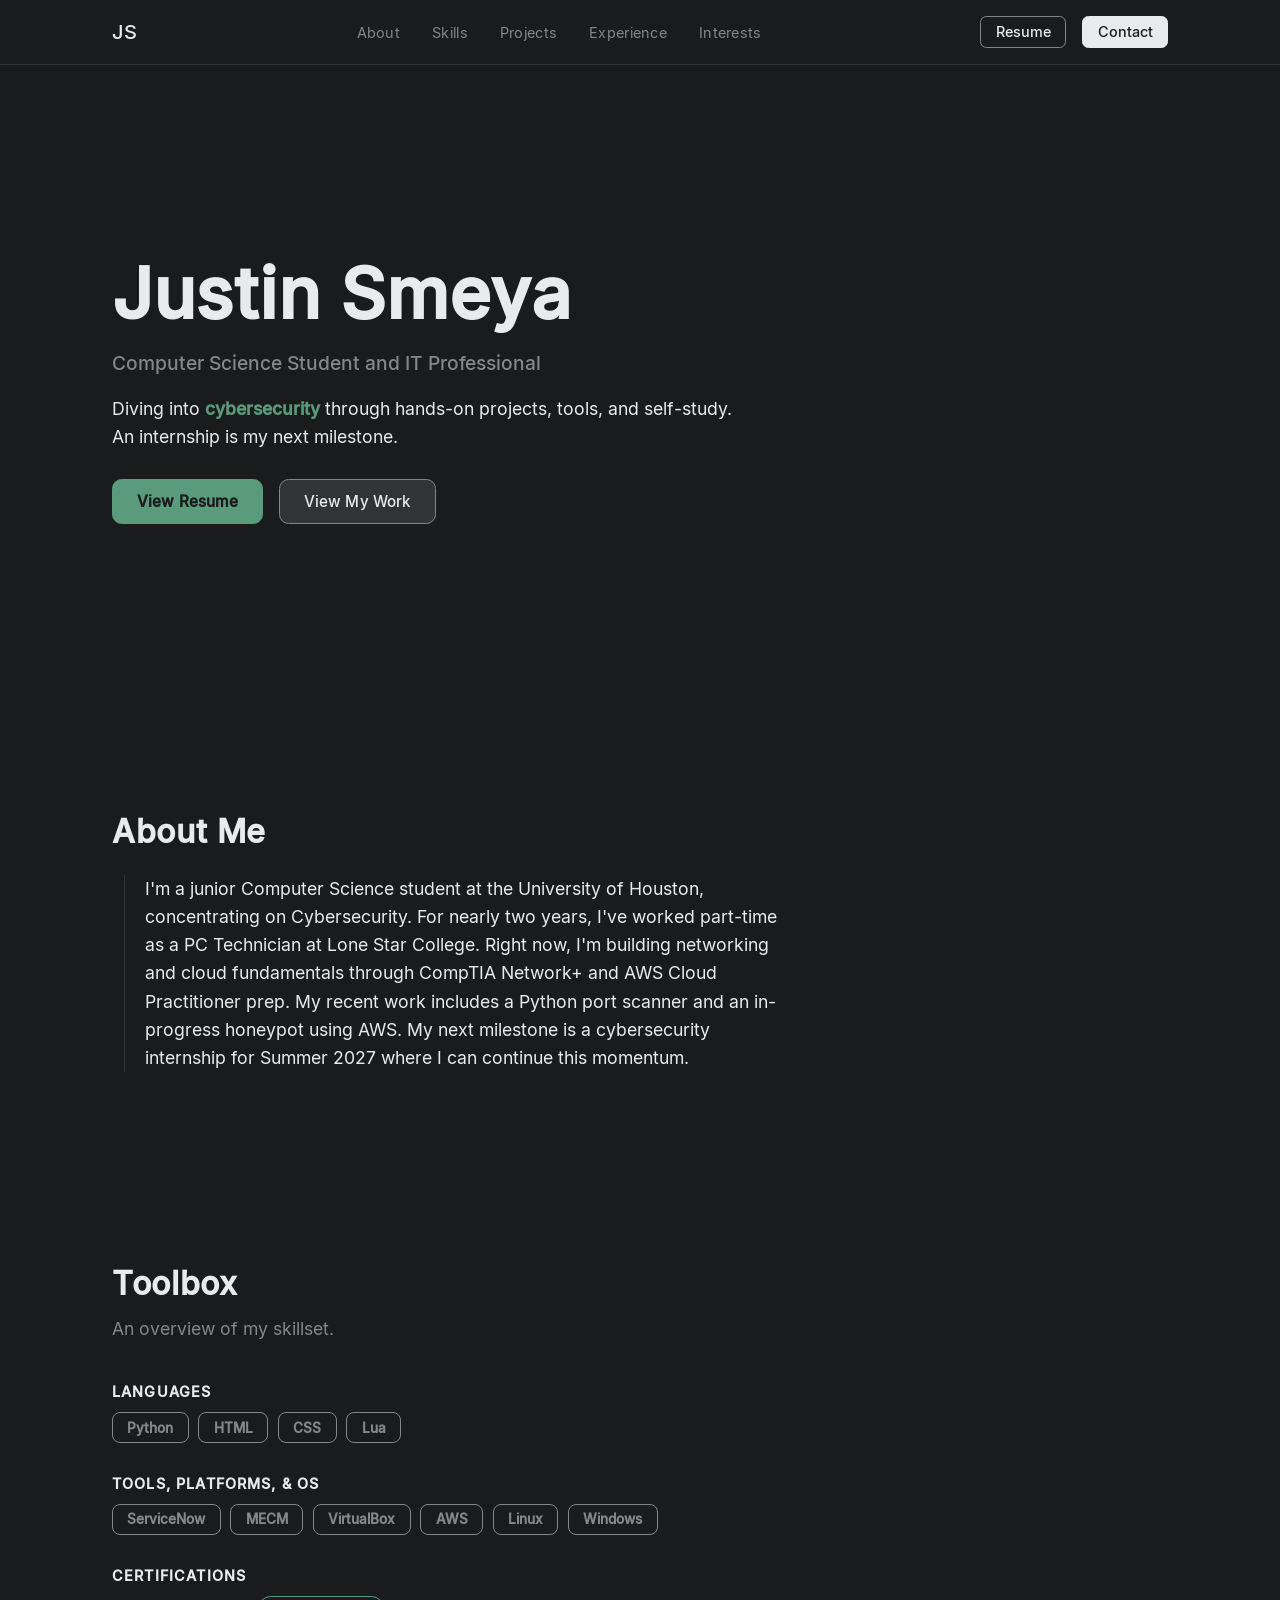
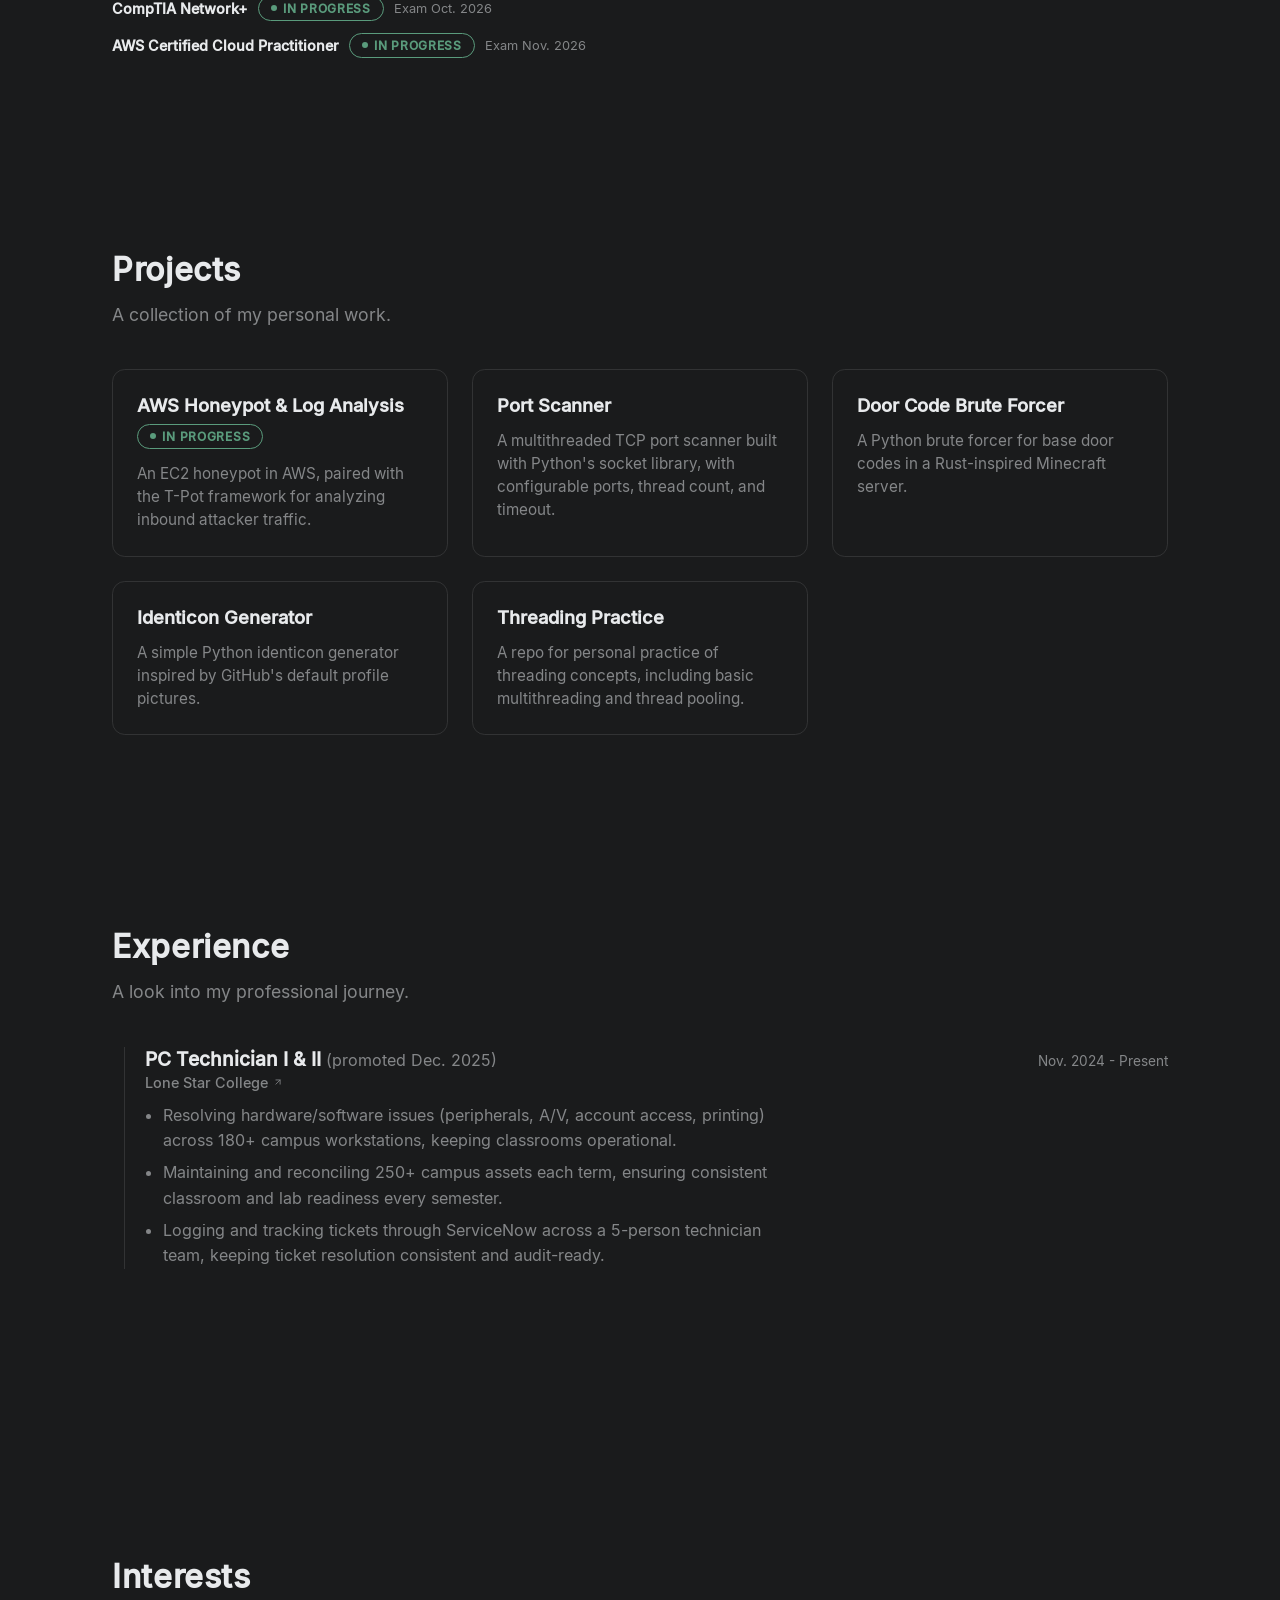
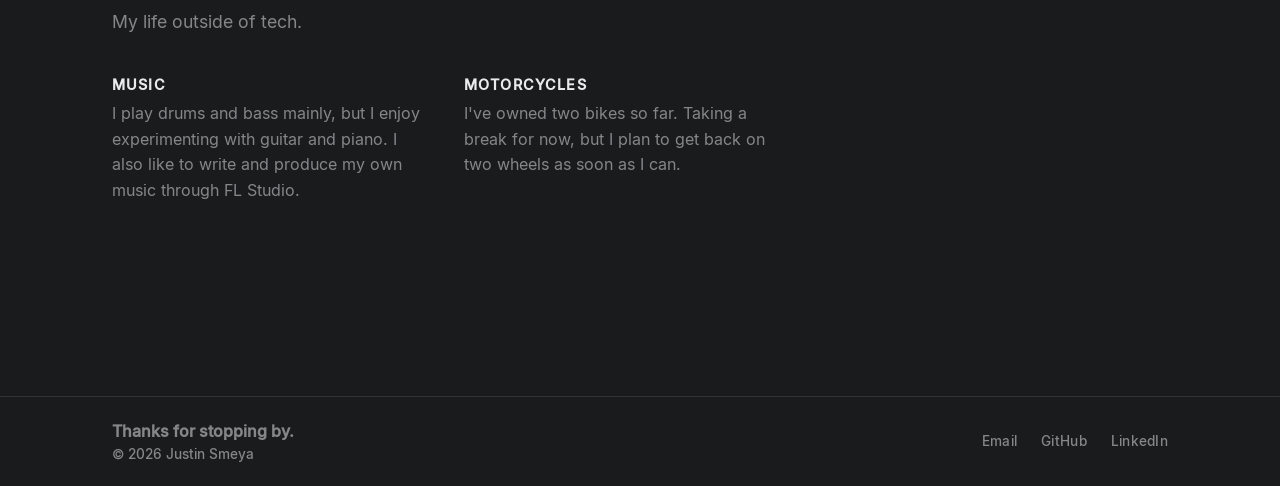
==== commit 575e99d6: "Added identicons project to projects section" ====
--- a/index.html
+++ b/index.html
@@ -144,6 +144,13 @@
                         <p class="project-card-desc">A Python brute forcer for base door codes in a Rust-inspired Minecraft server.</p>
                     </a>
 
+                    <a href="https://github.com/jsmeya/identicons" target="_blank" rel="noopener" class="project-card">
+                        <div class="project-card-header">
+                            <h3 class="project-card-title">Identicon Generator</h3>
+                        </div>
+                        <p class="project-card-desc">A simple Python identicon generator inspired by GitHub's default profile pictures.</p>
+                    </a>
+
                     <a href="https://github.com/jsmeya/threading-practice" target="_blank" rel="noopener" class="project-card">
                         <div class="project-card-header">
                             <h3 class="project-card-title">Threading Practice</h3>
